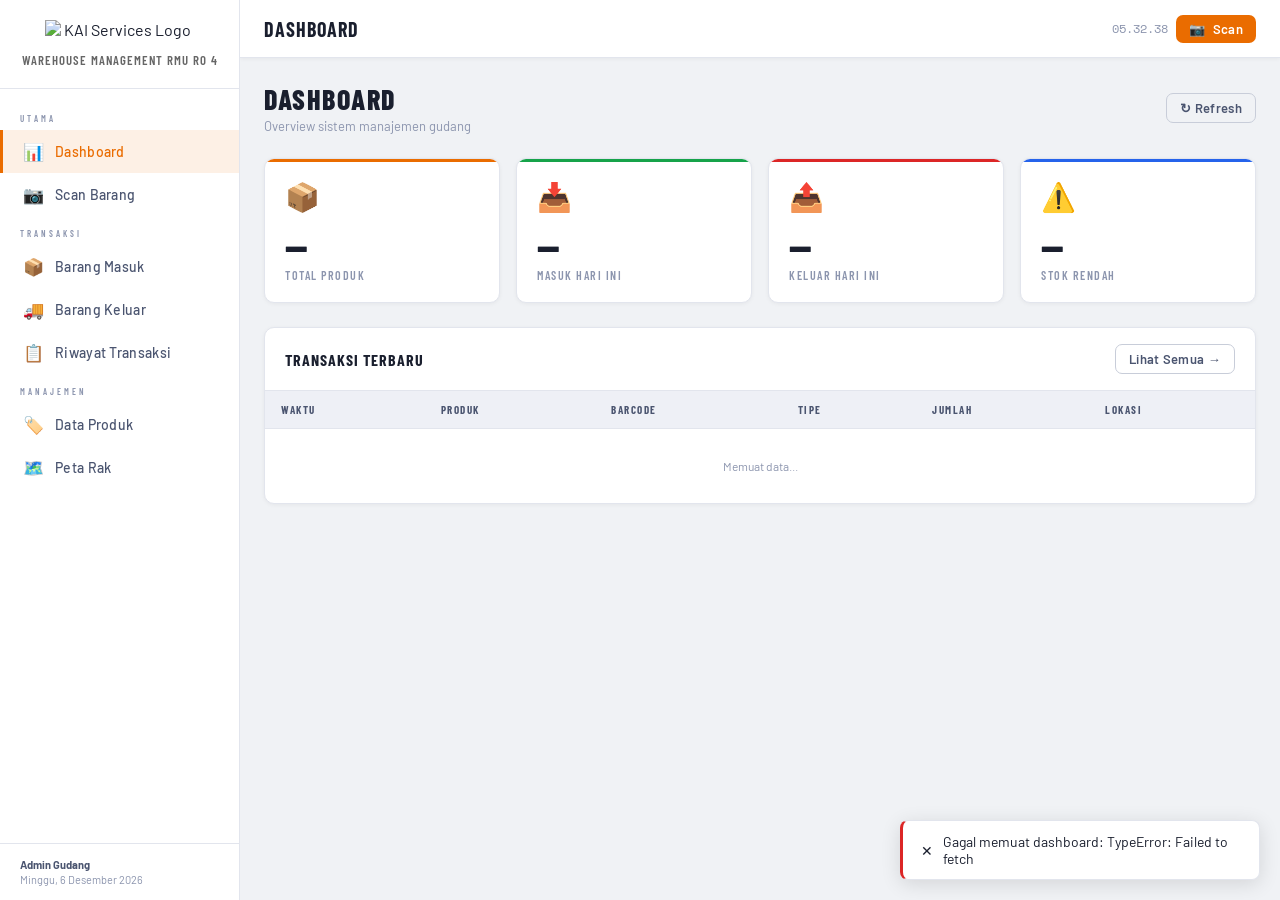
==== index.html @ 2525e965 "update" ====
<!DOCTYPE html>
<html lang="id">
  <head>
    <meta charset="UTF-8" />
    <meta name="viewport" content="width=device-width, initial-scale=1.0" />
    <title>WMS RMU RO4 — Sistem Manajemen Gudang</title>
    <link rel="preconnect" href="https://fonts.googleapis.com" />
    <link
      href="https://fonts.googleapis.com/css2?family=Space+Mono:wght@400;700&family=Barlow+Condensed:wght@300;400;600;700;800&family=Barlow:wght@300;400;500;600&display=swap"
      rel="stylesheet"
    />

    <script
      src="https://unpkg.com/html5-qrcode"
      type="text/javascript"
    ></script>

    <link rel="stylesheet" href="css/styles.css" />
  </head>
  <body>
    <div class="app-wrapper">
      <div
        class="sidebar-overlay"
        id="sidebarOverlay"
        onclick="closeSidebar()"
      ></div>

      <aside class="sidebar" id="sidebar">
        <!-- <div class="sidebar-logo">
      <div class="logo-mark">⬡ WMS RMU RO 4</div>
      <div class="logo-sub">Warehouse Management</div>
    </div> -->

        <div class="sidebar-logo">
          <div class="logo-wrapper">
            <img
              src="https://upload.wikimedia.org/wikipedia/commons/thumb/4/45/Logo_KAI_Services.svg/250px-Logo_KAI_Services.svg.png"
              alt="KAI Services Logo"
              class="main-logo"
            />
          </div>
          <div class="logo-sub">Warehouse Management RMU RO 4</div>
        </div>
        <nav class="sidebar-nav">
          <div class="nav-section-label">Utama</div>
          <div class="nav-item active" onclick="showPage('dashboard', this)">
            <span class="nav-icon">📊</span> Dashboard
          </div>
          <div class="nav-item" onclick="showPage('scan', this)">
            <span class="nav-icon">📷</span> Scan Barang
          </div>

          <div class="nav-section-label">Transaksi</div>
          <div class="nav-item" onclick="showPage('masuk', this)">
            <span class="nav-icon">📦</span> Barang Masuk
          </div>
          <div class="nav-item" onclick="showPage('keluar', this)">
            <span class="nav-icon">🚚</span> Barang Keluar
          </div>
          <div class="nav-item" onclick="showPage('riwayat', this)">
            <span class="nav-icon">📋</span> Riwayat Transaksi
          </div>

          <div class="nav-section-label">Manajemen</div>
          <div class="nav-item" onclick="showPage('produk', this)">
            <span class="nav-icon">🏷️</span> Data Produk
          </div>
          <div class="nav-item" onclick="showPage('lokasi', this)">
            <span class="nav-icon">🗺️</span> Peta Rak
          </div>
        </nav>
        <div class="sidebar-footer">
          <strong id="currentUserName">Admin Gudang</strong>
          <span id="currentDate">—</span>
        </div>
      </aside>

      <div class="main-area">
        <header class="topbar">
          <button class="menu-toggle" onclick="toggleSidebar()">☰</button>
          <div class="topbar-title" id="topbarTitle">DASHBOARD</div>
          <div class="topbar-actions">
            <div class="topbar-time" id="topbarTime">00:00:00</div>
            <button
              class="btn btn-primary btn-sm"
              onclick="showPage('scan', null)"
            >
              <span>📷</span> Scan
            </button>
          </div>
        </header>

        <main class="content-area" id="contentArea">
          <div data-include="pages/dashboard.html"></div>
          <div data-include="pages/scan.html"></div>
          <div data-include="pages/masuk.html"></div>
          <div data-include="pages/keluar.html"></div>
          <div data-include="pages/riwayat.html"></div>
          <div data-include="pages/produk.html"></div>
          <div data-include="pages/lokasi.html"></div>
        </main>
      </div>
    </div>

    <div data-include="pages/modals.html"></div>

    <script src="js/app.js"></script>

    <script>
      // =============================================
      // INCLUDE SYSTEM
      // Memuat file HTML parsial dan menyuntikkannya ke DOM,
      // lalu memanggil initApp() setelah semua selesai dimuat.
      // =============================================
      async function processIncludes() {
        const elements = [...document.querySelectorAll("[data-include]")];
        await Promise.all(
          elements.map(async (el) => {
            const file = el.getAttribute("data-include");
            try {
              // [PERBAIKAN] Tambahkan '?v=' + getTime() agar browser selalu mengambil file HTML TERBARU (Anti-Cache)
              const res = await fetch(file + "?v=" + new Date().getTime());
              const html = await res.text();
              const temp = document.createElement("template");
              temp.innerHTML = html;
              el.replaceWith(temp.content);
            } catch (e) {
              console.error("Gagal memuat include:", file, e);
            }
          })
        );
      }

      document.addEventListener("DOMContentLoaded", async function () {
        await processIncludes();
        initApp();
      });
    </script>
  </body>
</html>
---- css/styles.css ----
/* ==================== RESET & BASE ==================== */
*,
*::before,
*::after {
  box-sizing: border-box;
  margin: 0;
  padding: 0;
}

:root {
  --bg: #f0f2f5;
  --bg2: #ffffff;
  --bg3: #f5f6fa;
  --surface: #ffffff;
  --surface2: #f0f2f5;
  --border: #e2e5ed;
  --border2: #c8cdd9;
  --accent: #ea6c00;
  --accent2: #f97316;
  --accent-dim: rgba(234, 108, 0, 0.1);
  --green: #16a34a;
  --green-dim: rgba(22, 163, 74, 0.1);
  --red: #dc2626;
  --red-dim: rgba(220, 38, 38, 0.1);
  --blue: #2563eb;
  --blue-dim: rgba(37, 99, 235, 0.1);
  --yellow: #ca8a04;
  --yellow-dim: rgba(202, 138, 4, 0.1);
  --text: #1a1f2e;
  --text2: #4b5570;
  --text3: #8c95ae;
  --radius: 10px;
  --shadow: 0 2px 16px rgba(0, 0, 0, 0.08);
  --font-display: "Barlow Condensed", sans-serif;
  --font-body: "Barlow", sans-serif;
  --font-mono: "Space Mono", monospace;
  --sidebar-w: 240px;
}

html,
body {
  height: 100%;
  font-family: var(--font-body);
  background: var(--bg);
  color: var(--text);
  overflow-x: hidden;
}

/* ==================== LAYOUT ==================== */
.app-wrapper {
  display: flex;
  height: 100vh;
  overflow: hidden;
}

/* ==================== SIDEBAR ==================== */
.sidebar {
  width: var(--sidebar-w);
  background: var(--bg2);
  border-right: 1px solid var(--border);
  display: flex;
  flex-direction: column;
  transition: transform 0.3s ease;
  z-index: 100;
  flex-shrink: 0;
}

.sidebar-logo {
  padding: 20px 20px 16px;
  border-bottom: 1px solid var(--border);
}
.logo-mark {
  font-family: var(--font-display);
  font-size: 22px;
  font-weight: 800;
  letter-spacing: 2px;
  color: var(--accent);
  line-height: 1;
}
.logo-sub {
  font-size: 10px;
  color: var(--text3);
  letter-spacing: 3px;
  text-transform: uppercase;
  margin-top: 3px;
  font-family: var(--font-display);
  font-weight: 600;
}

.sidebar-nav {
  flex: 1;
  padding: 12px 0;
  overflow-y: auto;
}

.nav-section-label {
  font-size: 9px;
  letter-spacing: 3px;
  text-transform: uppercase;
  color: var(--text3);
  padding: 12px 20px 6px;
  font-family: var(--font-display);
  font-weight: 600;
}

.nav-item {
  display: flex;
  align-items: center;
  gap: 12px;
  padding: 11px 20px;
  cursor: pointer;
  transition: all 0.15s;
  border-left: 3px solid transparent;
  color: var(--text2);
  font-size: 14px;
  font-weight: 500;
  letter-spacing: 0.3px;
}
.nav-item:hover {
  background: var(--bg3);
  color: var(--text);
}
.nav-item.active {
  background: var(--accent-dim);
  border-left-color: var(--accent);
  color: var(--accent);
}
.nav-item .nav-icon {
  font-size: 17px;
  width: 20px;
  text-align: center;
  flex-shrink: 0;
}

.sidebar-footer {
  padding: 14px 20px;
  border-top: 1px solid var(--border);
  font-size: 11px;
  color: var(--text3);
}
.sidebar-footer strong {
  color: var(--text2);
  display: block;
  margin-bottom: 2px;
}

/* ==================== MAIN CONTENT ==================== */
.main-area {
  flex: 1;
  display: flex;
  flex-direction: column;
  overflow: hidden;
  min-width: 0;
}

.topbar {
  background: #ffffff;
  border-bottom: 1px solid var(--border);
  padding: 0 24px;
  height: 58px;
  display: flex;
  align-items: center;
  gap: 16px;
  flex-shrink: 0;
  box-shadow: 0 1px 4px rgba(0, 0, 0, 0.05);
}

.menu-toggle {
  display: none;
  background: none;
  border: none;
  color: var(--text2);
  font-size: 22px;
  cursor: pointer;
  padding: 4px;
}

.topbar-title {
  font-family: var(--font-display);
  font-size: 20px;
  font-weight: 700;
  letter-spacing: 1px;
  flex: 1;
}

.topbar-actions {
  display: flex;
  gap: 8px;
  align-items: center;
}
.topbar-time {
  font-family: var(--font-mono);
  font-size: 12px;
  color: var(--text3);
}

.content-area {
  flex: 1;
  overflow-y: auto;
  padding: 24px;
}

/* ==================== PAGES ==================== */
.page {
  display: none;
}
.page.active {
  display: block;
}

/* ==================== STATS CARDS ==================== */
.stats-grid {
  display: grid;
  grid-template-columns: repeat(auto-fit, minmax(200px, 1fr));
  gap: 16px;
  margin-bottom: 24px;
}

.stat-card {
  background: var(--surface);
  border: 1px solid var(--border);
  border-radius: var(--radius);
  padding: 20px;
  position: relative;
  overflow: hidden;
  transition: all 0.2s;
  box-shadow: 0 1px 4px rgba(0, 0, 0, 0.05);
}
.stat-card::before {
  content: "";
  position: absolute;
  top: 0;
  left: 0;
  right: 0;
  height: 3px;
}
.stat-card.orange::before {
  background: var(--accent);
}
.stat-card.green::before {
  background: var(--green);
}
.stat-card.red::before {
  background: var(--red);
}
.stat-card.blue::before {
  background: var(--blue);
}
.stat-card:hover {
  border-color: var(--border2);
  box-shadow: 0 4px 16px rgba(0, 0, 0, 0.08);
  transform: translateY(-1px);
}

.stat-icon {
  font-size: 28px;
  margin-bottom: 12px;
  display: block;
}
.stat-value {
  font-family: var(--font-display);
  font-size: 38px;
  font-weight: 800;
  line-height: 1;
  margin-bottom: 4px;
}
.stat-label {
  font-size: 12px;
  color: var(--text3);
  text-transform: uppercase;
  letter-spacing: 1.5px;
  font-family: var(--font-display);
  font-weight: 600;
}

/* ==================== CARDS & PANELS ==================== */
.card {
  background: var(--surface);
  border: 1px solid var(--border);
  border-radius: var(--radius);
  overflow: hidden;
  box-shadow: 0 1px 4px rgba(0, 0, 0, 0.05);
}

.card-header {
  padding: 16px 20px;
  border-bottom: 1px solid var(--border);
  display: flex;
  align-items: center;
  justify-content: space-between;
  gap: 12px;
}
.card-title {
  font-family: var(--font-display);
  font-size: 16px;
  font-weight: 700;
  letter-spacing: 1px;
  text-transform: uppercase;
}
.card-body {
  padding: 20px;
}

/* ==================== BUTTONS ==================== */
.btn {
  display: inline-flex;
  align-items: center;
  gap: 7px;
  padding: 9px 18px;
  border-radius: 7px;
  border: none;
  cursor: pointer;
  font-family: var(--font-body);
  font-size: 14px;
  font-weight: 600;
  transition: all 0.15s;
  white-space: nowrap;
  letter-spacing: 0.3px;
}
.btn-primary {
  background: var(--accent);
  color: #fff;
}
.btn-primary:hover {
  background: var(--accent2);
  transform: translateY(-1px);
}
.btn-success {
  background: var(--green);
  color: #fff;
}
.btn-success:hover {
  background: #16a34a;
  transform: translateY(-1px);
}
.btn-danger {
  background: var(--red);
  color: #fff;
}
.btn-danger:hover {
  background: #dc2626;
  transform: translateY(-1px);
}
.btn-outline {
  background: transparent;
  border: 1px solid var(--border2);
  color: var(--text2);
}
.btn-outline:hover {
  border-color: var(--accent);
  color: var(--accent);
}
.btn-sm {
  padding: 6px 13px;
  font-size: 13px;
}
.btn-icon {
  padding: 8px;
  min-width: 36px;
  justify-content: center;
}
.btn:disabled {
  opacity: 0.4;
  cursor: not-allowed;
  transform: none !important;
}

/* ==================== FORMS ==================== */
.form-group {
  margin-bottom: 16px;
}
.form-label {
  display: block;
  font-size: 12px;
  font-weight: 600;
  color: var(--text2);
  margin-bottom: 7px;
  text-transform: uppercase;
  letter-spacing: 1px;
}
.form-control {
  width: 100%;
  background: #ffffff;
  border: 1px solid var(--border);
  border-radius: 7px;
  color: var(--text);
  padding: 10px 14px;
  font-size: 14px;
  font-family: var(--font-body);
  transition: border-color 0.15s, box-shadow 0.15s;
  outline: none;
}
.form-control:focus {
  border-color: var(--accent);
  background: #fff;
  box-shadow: 0 0 0 3px rgba(234, 108, 0, 0.1);
}
.form-control::placeholder {
  color: var(--text3);
}
select.form-control {
  appearance: none;
  cursor: pointer;
}
textarea.form-control {
  resize: vertical;
  min-height: 80px;
}

.form-row {
  display: grid;
  grid-template-columns: repeat(auto-fit, minmax(150px, 1fr));
  gap: 16px;
}

.input-with-btn {
  display: flex;
  gap: 8px;
}
.input-with-btn .form-control {
  flex: 1;
}

/* ==================== TABLE ==================== */
.table-wrap {
  overflow-x: auto;
}
table {
  width: 100%;
  border-collapse: collapse;
  font-size: 14px;
}
thead th {
  background: #eef0f6;
  padding: 12px 16px;
  text-align: left;
  font-family: var(--font-display);
  font-size: 11px;
  letter-spacing: 1.5px;
  text-transform: uppercase;
  color: var(--text2);
  border-bottom: 1px solid var(--border);
  white-space: nowrap;
  font-weight: 700;
}
tbody tr {
  border-bottom: 1px solid var(--border);
  transition: background 0.1s;
}
tbody tr:hover {
  background: var(--bg3);
}
tbody tr:last-child {
  border-bottom: none;
}
td {
  padding: 12px 16px;
  vertical-align: middle;
}

.td-actions {
  display: flex;
  gap: 6px;
}
td .barcode-cell {
  font-family: var(--font-mono);
  font-size: 12px;
  color: var(--text2);
}

/* ==================== BADGES ==================== */
.badge {
  display: inline-flex;
  align-items: center;
  padding: 3px 10px;
  border-radius: 20px;
  font-size: 11px;
  font-weight: 700;
  letter-spacing: 0.5px;
  text-transform: uppercase;
}
.badge-green {
  background: var(--green-dim);
  color: var(--green);
}
.badge-red {
  background: var(--red-dim);
  color: var(--red);
}
.badge-orange {
  background: var(--accent-dim);
  color: var(--accent);
}
.badge-blue {
  background: var(--blue-dim);
  color: var(--blue);
}
.badge-yellow {
  background: var(--yellow-dim);
  color: var(--yellow);
}

/* ==================== SCAN PAGE ==================== */
.scan-layout {
  display: grid;
  grid-template-columns: 1fr 1fr;
  gap: 20px;
}

.scanner-box {
  background: #f5f6fa;
  border: 2px dashed var(--border2);
  border-radius: var(--radius);
  position: relative;
  overflow: hidden;
  min-height: 320px;
  display: flex;
  flex-direction: column;
  align-items: center;
  justify-content: center;
}
.scanner-box.active {
  border-color: var(--accent);
  border-style: solid;
}

#scanner-viewport {
  width: 100%;
  position: relative;
  overflow: hidden;
}
#scanner-viewport video {
  width: 100%;
  display: block;
}
#scanner-viewport canvas.drawingBuffer {
  position: absolute;
  top: 0;
  left: 0;
  width: 100%;
  height: 100%;
}

.scanner-overlay {
  position: absolute;
  top: 50%;
  left: 50%;
  transform: translate(-50%, -50%);
  width: 200px;
  height: 100px;
  border: 2px solid var(--accent);
  border-radius: 4px;
  pointer-events: none;
}
.scanner-overlay::before,
.scanner-overlay::after {
  content: "";
  position: absolute;
  background: var(--accent);
}
.scanner-overlay::before {
  left: -2px;
  right: -2px;
  top: 50%;
  height: 1px;
  opacity: 0.5;
}

.scan-idle {
  text-align: center;
  color: var(--text3);
  padding: 20px;
}
.scan-idle .scan-idle-icon {
  font-size: 64px;
  margin-bottom: 12px;
  display: block;
  opacity: 0.4;
}
.scan-idle p {
  font-size: 14px;
}

.result-panel {
  position: relative;
}
.result-empty {
  text-align: center;
  padding: 40px 20px;
  color: var(--text3);
}
.result-empty span {
  font-size: 48px;
  display: block;
  margin-bottom: 12px;
  opacity: 0.3;
}

.result-found {
  display: none;
}
.result-found.show {
  display: block;
}

.result-header {
  display: flex;
  align-items: flex-start;
  justify-content: space-between;
  margin-bottom: 16px;
  gap: 12px;
}
.result-name {
  font-family: var(--font-display);
  font-size: 22px;
  font-weight: 700;
  letter-spacing: 0.5px;
  line-height: 1.2;
}
.result-barcode {
  font-family: var(--font-mono);
  font-size: 12px;
  color: var(--text3);
  margin-top: 3px;
}

.result-meta {
  display: grid;
  grid-template-columns: 1fr 1fr;
  gap: 10px;
  margin-bottom: 16px;
}
.meta-item {
  background: #f5f6fa;
  border: 1px solid var(--border);
  border-radius: 7px;
  padding: 10px 14px;
}
.meta-item .meta-label {
  font-size: 10px;
  text-transform: uppercase;
  letter-spacing: 1.5px;
  color: var(--text3);
  font-weight: 700;
  margin-bottom: 3px;
}
.meta-item .meta-value {
  font-size: 16px;
  font-weight: 700;
  font-family: var(--font-display);
}

.result-location {
  background: var(--accent-dim);
  border: 1px solid rgba(249, 115, 22, 0.3);
  border-radius: 7px;
  padding: 12px 16px;
  margin-bottom: 16px;
  display: flex;
  align-items: center;
  gap: 12px;
}
.location-icon {
  font-size: 24px;
}
.location-text .loc-label {
  font-size: 11px;
  color: var(--text3);
  margin-bottom: 2px;
}
.location-text .loc-value {
  font-weight: 700;
  color: var(--accent);
  font-family: var(--font-display);
  font-size: 16px;
}

.action-buttons {
  display: flex;
  gap: 10px;
  flex-wrap: wrap;
}

/* ==================== RAK VISUALIZER ==================== */
.rak-grid {
  display: grid;
  grid-template-columns: repeat(4, 1fr);
  gap: 12px;
  margin-top: 16px;
}

.rak-card {
  background: #ffffff;
  border: 1px solid var(--border);
  border-radius: var(--radius);
  overflow: hidden;
  transition: border-color 0.2s;
  box-shadow: 0 1px 4px rgba(0, 0, 0, 0.05);
}
.rak-card:hover {
  border-color: var(--accent);
  box-shadow: 0 2px 10px rgba(234, 108, 0, 0.12);
}

.rak-header {
  background: #eef0f6;
  padding: 8px 12px;
  font-family: var(--font-display);
  font-size: 14px;
  font-weight: 700;
  letter-spacing: 1px;
  display: flex;
  justify-content: space-between;
  align-items: center;
}

.lantai-group {
  border-top: 1px solid var(--border);
}
.lantai-label {
  padding: 4px 12px;
  font-size: 10px;
  text-transform: uppercase;
  letter-spacing: 1.5px;
  color: var(--text3);
  background: #f7f8fc;
  font-family: var(--font-display);
  font-weight: 700;
}

.baris-row {
  display: grid;
  grid-template-columns: repeat(4, 1fr);
  gap: 2px;
  padding: 4px 8px 6px;
}

.baris-slot {
  aspect-ratio: 1;
  border-radius: 4px;
  display: flex;
  align-items: center;
  justify-content: center;
  font-size: 9px;
  font-weight: 700;
  cursor: pointer;
  transition: all 0.15s;
  background: #ffffff;
  border: 1px solid var(--border);
  position: relative;
}
.baris-slot.occupied {
  background: var(--accent-dim);
  border-color: rgba(234, 108, 0, 0.35);
  color: var(--accent);
}
.baris-slot.empty {
  color: var(--text3);
}
.baris-slot:hover {
  border-color: var(--accent);
  transform: scale(1.05);
}

/* ==================== MODAL ==================== */
.modal-backdrop {
  display: none;
  position: fixed;
  inset: 0;
  background: rgba(26, 31, 46, 0.45);
  z-index: 1000;
  backdrop-filter: blur(4px);
  align-items: center;
  justify-content: center;
  padding: 16px;
}
.modal-backdrop.show {
  display: flex;
}

.modal {
  background: var(--surface);
  border: 1px solid var(--border2);
  border-radius: 12px;
  width: 100%;
  max-width: 560px;
  max-height: 90vh;
  overflow-y: auto;
  box-shadow: var(--shadow);
}

.modal-header {
  padding: 20px 24px 16px;
  border-bottom: 1px solid var(--border);
  display: flex;
  align-items: center;
  justify-content: space-between;
}
.modal-title {
  font-family: var(--font-display);
  font-size: 18px;
  font-weight: 700;
  letter-spacing: 1px;
  text-transform: uppercase;
}
.modal-close {
  background: none;
  border: none;
  color: var(--text3);
  font-size: 22px;
  cursor: pointer;
  padding: 4px;
  line-height: 1;
  transition: color 0.15s;
}
.modal-close:hover {
  color: var(--text);
}
.modal-body {
  padding: 20px 24px;
}
.modal-footer {
  padding: 16px 24px;
  border-top: 1px solid var(--border);
  display: flex;
  gap: 10px;
  justify-content: flex-end;
}

/* ==================== TOAST ==================== */
.toast-container {
  position: fixed;
  bottom: 20px;
  right: 20px;
  z-index: 9999;
  display: flex;
  flex-direction: column;
  gap: 8px;
}

.toast {
  background: #ffffff;
  border: 1px solid var(--border);
  border-radius: 8px;
  padding: 12px 18px;
  font-size: 14px;
  min-width: 260px;
  max-width: 360px;
  display: flex;
  align-items: center;
  gap: 10px;
  box-shadow: 0 4px 20px rgba(0, 0, 0, 0.12);
  animation: slideIn 0.3s ease;
}
.toast.success {
  border-left: 3px solid var(--green);
}
.toast.error {
  border-left: 3px solid var(--red);
}
.toast.info {
  border-left: 3px solid var(--blue);
}
@keyframes slideIn {
  from {
    transform: translateX(100%);
    opacity: 0;
  }
  to {
    transform: translateX(0);
    opacity: 1;
  }
}

/* ==================== LOADING ==================== */
.loading-overlay {
  display: none;
  position: fixed;
  inset: 0;
  background: rgba(240, 242, 245, 0.85);
  z-index: 9998;
  align-items: center;
  justify-content: center;
  backdrop-filter: blur(2px);
}
.loading-overlay.show {
  display: flex;
}
.spinner {
  width: 40px;
  height: 40px;
  border: 3px solid var(--border);
  border-top-color: var(--accent);
  border-radius: 50%;
  animation: spin 0.7s linear infinite;
}
@keyframes spin {
  to {
    transform: rotate(360deg);
  }
}

/* ==================== SEARCH ==================== */
.search-bar {
  display: flex;
  gap: 8px;
  margin-bottom: 16px;
}
.search-bar .form-control {
  max-width: 300px;
}

/* ==================== EMPTY STATE ==================== */
.empty-state {
  text-align: center;
  padding: 60px 20px;
  color: var(--text3);
}
.empty-state .empty-icon {
  font-size: 56px;
  margin-bottom: 12px;
  opacity: 0.3;
}
.empty-state p {
  font-size: 14px;
  margin-bottom: 16px;
}

/* ==================== TRANSAKSI TIPE ==================== */
.tipe-tabs {
  display: flex;
  gap: 8px;
  margin-bottom: 20px;
}
.tipe-tab {
  flex: 1;
  padding: 14px;
  border-radius: 10px;
  border: 2px solid var(--border);
  background: transparent;
  color: var(--text2);
  cursor: pointer;
  font-family: var(--font-display);
  font-size: 16px;
  font-weight: 700;
  letter-spacing: 1px;
  text-align: center;
  transition: all 0.15s;
}
.tipe-tab.masuk.active {
  border-color: var(--green);
  background: var(--green-dim);
  color: var(--green);
}
.tipe-tab.keluar.active {
  border-color: var(--red);
  background: var(--red-dim);
  color: var(--red);
}
.tipe-tab:not(.active):hover {
  border-color: var(--border2);
  color: var(--text);
}

/* ==================== BEEP INDICATOR ==================== */
.scan-indicator {
  position: absolute;
  top: 10px;
  left: 50%;
  transform: translateX(-50%);
  background: var(--green);
  color: white;
  padding: 5px 16px;
  border-radius: 20px;
  font-size: 12px;
  font-weight: 700;
  opacity: 0;
  transition: opacity 0.3s;
  font-family: var(--font-display);
  letter-spacing: 1px;
  white-space: nowrap;
}
.scan-indicator.show {
  opacity: 1;
}

/* ==================== PAGE HEADERS ==================== */
.page-header {
  display: flex;
  align-items: center;
  justify-content: space-between;
  margin-bottom: 24px;
  gap: 16px;
  flex-wrap: wrap;
}
.page-heading {
  font-family: var(--font-display);
  font-size: 28px;
  font-weight: 800;
  letter-spacing: 1.5px;
  text-transform: uppercase;
}
.page-subheading {
  font-size: 13px;
  color: var(--text3);
  margin-top: 2px;
}

/* ==================== STOK WARNING ==================== */
.stok-warning {
  color: var(--red);
  font-weight: 700;
}
.stok-ok {
  color: var(--green);
}
.stok-low {
  color: var(--yellow);
}

/* ==================== RESPONSIVE ==================== */
@media (max-width: 900px) {
  .sidebar {
    position: fixed;
    left: 0;
    top: 0;
    bottom: 0;
    transform: translateX(-100%);
  }
  .sidebar.open {
    transform: translateX(0);
    box-shadow: 4px 0 24px rgba(0, 0, 0, 0.15);
  }
  .menu-toggle {
    display: block;
  }
  .scan-layout {
    grid-template-columns: 1fr;
  }
  .rak-grid {
    grid-template-columns: repeat(2, 1fr);
  }
  .stats-grid {
    grid-template-columns: repeat(2, 1fr);
  }
  .sidebar-overlay {
    display: none;
    position: fixed;
    inset: 0;
    background: rgba(0, 0, 0, 0.5);
    z-index: 99;
  }
  .sidebar-overlay.show {
    display: block;
  }
}

@media (max-width: 560px) {
  .content-area {
    padding: 16px;
  }
  .stats-grid {
    grid-template-columns: 1fr 1fr;
  }
  .rak-grid {
    grid-template-columns: 1fr 1fr;
  }
  .form-row {
    grid-template-columns: 1fr;
  }
  .topbar {
    padding: 0 16px;
  }
}

/* ==================== MISC ==================== */
.divider {
  border: none;
  border-top: 1px solid var(--border);
  margin: 16px 0;
}
.text-muted {
  color: var(--text3);
  font-size: 12px;
}
.fw-bold {
  font-weight: 700;
}
.d-flex {
  display: flex;
}
.gap-2 {
  gap: 8px;
}
.mt-2 {
  margin-top: 8px;
}
.mb-0 {
  margin-bottom: 0;
}

/* Manual barcode input highlight */
.manual-scan-highlight {
  border-color: var(--accent) !important;
  box-shadow: 0 0 0 3px rgba(249, 115, 22, 0.2);
}

/* Pagination */
.pagination {
  display: flex;
  gap: 6px;
  justify-content: center;
  margin-top: 16px;
}
.page-btn {
  width: 34px;
  height: 34px;
  border-radius: 7px;
  border: 1px solid var(--border);
  background: var(--bg3);
  color: var(--text2);
  cursor: pointer;
  font-size: 13px;
  display: flex;
  align-items: center;
  justify-content: center;
  transition: all 0.15s;
}
.page-btn.active {
  background: var(--accent);
  border-color: var(--accent);
  color: white;
}
.page-btn:hover:not(.active) {
  border-color: var(--accent);
  color: var(--accent);
}

.rak-selector {
  display: grid;
  grid-template-columns: repeat(3, 1fr);
  gap: 10px;
}
.rak-selector select {
  appearance: none;
}

/* Stok badge */
.stok-badge {
  font-family: var(--font-mono);
  font-size: 13px;
  font-weight: 700;
}

.table-search {
  max-width: 280px;
}

.sidebar-logo {
  padding: 20px;
  text-align: center;
  display: flex;
  flex-direction: column;
  align-items: center;
}

.logo-wrapper {
  margin-bottom: 10px;
  width: 100%;
}

.main-logo {
  max-width: 150px; /* Atur lebar maksimal logo sesuai keinginan */
  height: auto; /* Menjaga rasio foto agar tidak gepeng */
  display: block;
  margin: 0 auto;
}

.logo-sub {
  font-size: 0.8rem;
  color: #666; /* Warna abu-abu halus untuk sub-teks */
  letter-spacing: 1px;
  text-transform: uppercase;
  font-weight: 600;
}
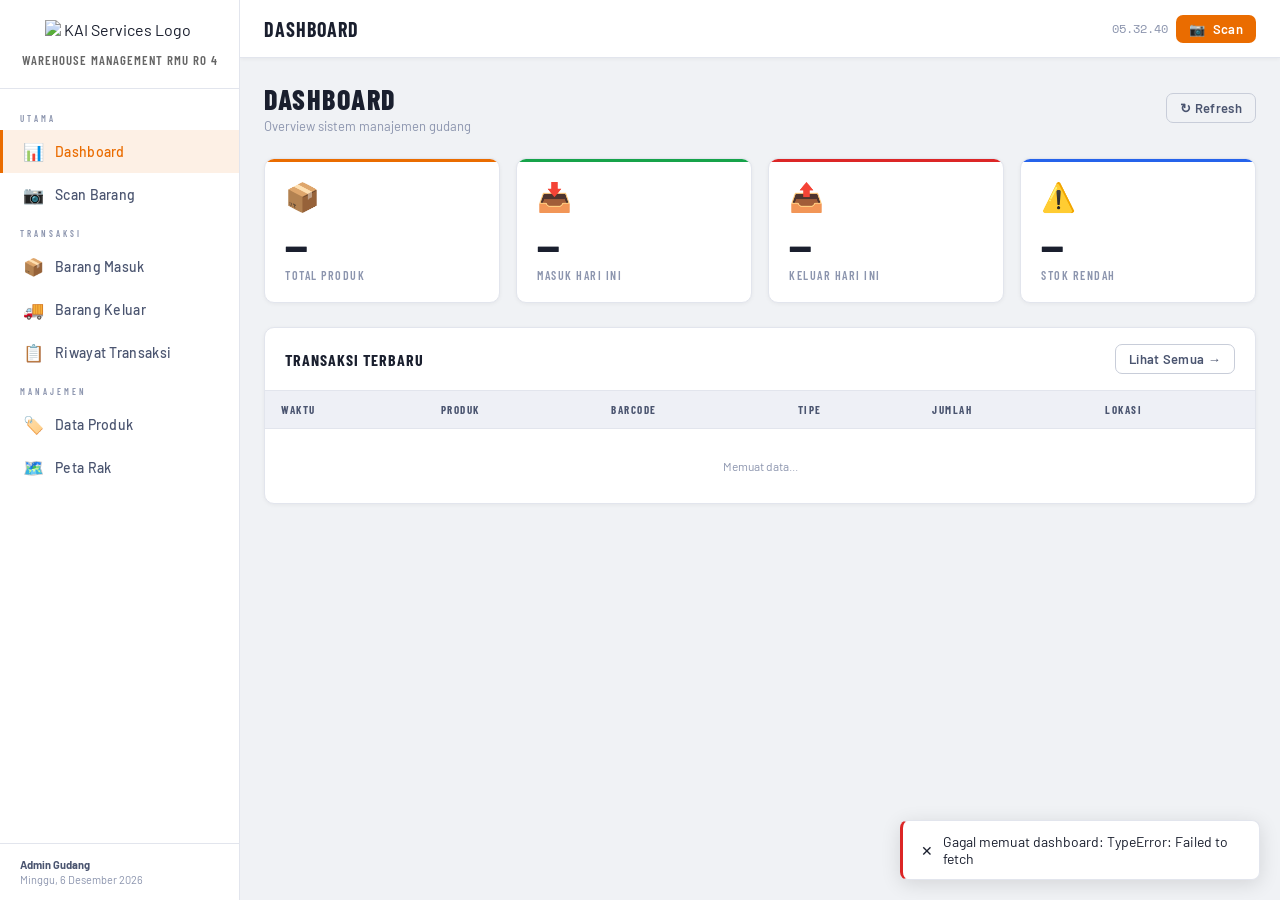
==== commit 1af12554: "update button scan" ====
--- a/index.html
+++ b/index.html
@@ -16,6 +16,51 @@
     ></script>
 
     <link rel="stylesheet" href="css/styles.css" />
+
+    <style>
+      /* Tombol Scan Melayang (Sembunyi di Laptop/PC) */
+      .mobile-fab-container {
+        display: none;
+        position: fixed;
+        bottom: 24px;
+        left: 50%;
+        transform: translateX(-50%);
+        z-index: 990; /* Selalu di atas tapi di bawah modal/loading */
+      }
+
+      .mobile-fab {
+        display: flex;
+        align-items: center;
+        gap: 10px;
+        padding: 14px 28px;
+        border-radius: 50px;
+        box-shadow: 0 8px 24px rgba(234, 108, 0, 0.4); /* Bayangan oranye */
+        font-family: var(--font-display);
+        font-weight: 800;
+        font-size: 15px;
+        letter-spacing: 1px;
+        background: var(--accent); /* Warna utama */
+        color: #fff;
+        border: none;
+        cursor: pointer;
+        transition: transform 0.2s;
+      }
+
+      .mobile-fab:active {
+        transform: translateX(-50%) scale(0.95);
+      }
+
+      /* Hanya muncul di layar HP (lebar maksimal 768px) */
+      @media (max-width: 768px) {
+        .mobile-fab-container {
+          display: flex;
+        }
+        /* Beri ruang ekstra di bawah konten agar tidak tertutup tombol */
+        .content-area {
+          padding-bottom: 90px !important;
+        }
+      }
+    </style>
   </head>
   <body>
     <div class="app-wrapper">
@@ -136,5 +181,12 @@
         initApp();
       });
     </script>
+
+    <div class="mobile-fab-container">
+      <button class="mobile-fab" onclick="showPage('scan', null)">
+        <span style="font-size: 22px">📷</span>
+        <span>SCAN BARANG</span>
+      </button>
+    </div>
   </body>
 </html>
--- a/css/styles.css
+++ b/css/styles.css
@@ -37,6 +37,8 @@
   --sidebar-w: 240px;
 }
 
+
+
 html,
 body {
   height: 100%;
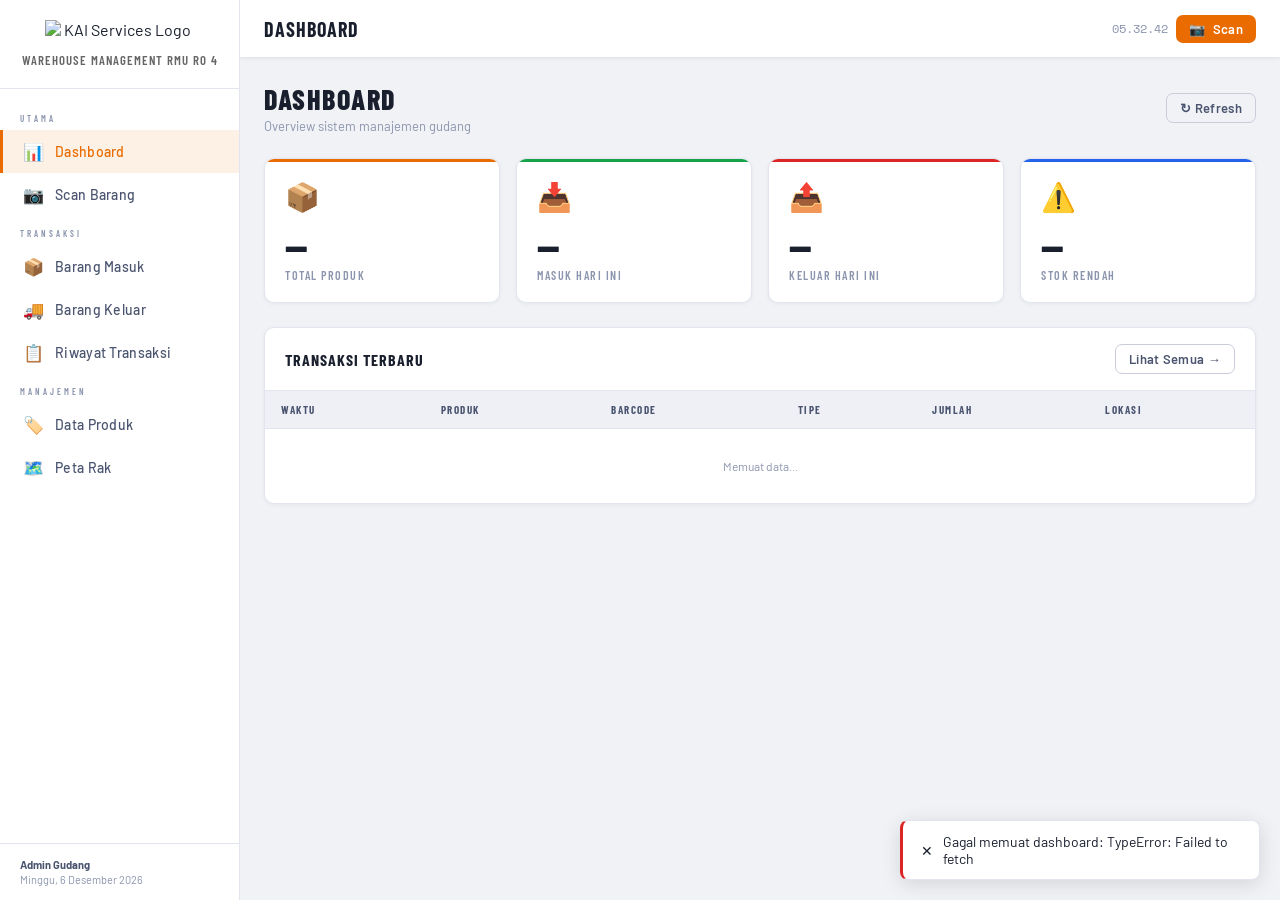
==== commit 4cd25c26: "update button scan" ====
--- a/index.html
+++ b/index.html
@@ -183,9 +183,9 @@
     </script>
 
     <div class="mobile-fab-container">
-      <button class="mobile-fab" onclick="showPage('scan', null)">
+      <button class="mobile-fab" onclick="scanInfoProduk()">
         <span style="font-size: 22px">📷</span>
-        <span>SCAN BARANG</span>
+        <span>QUICK SCAN</span>
       </button>
     </div>
   </body>
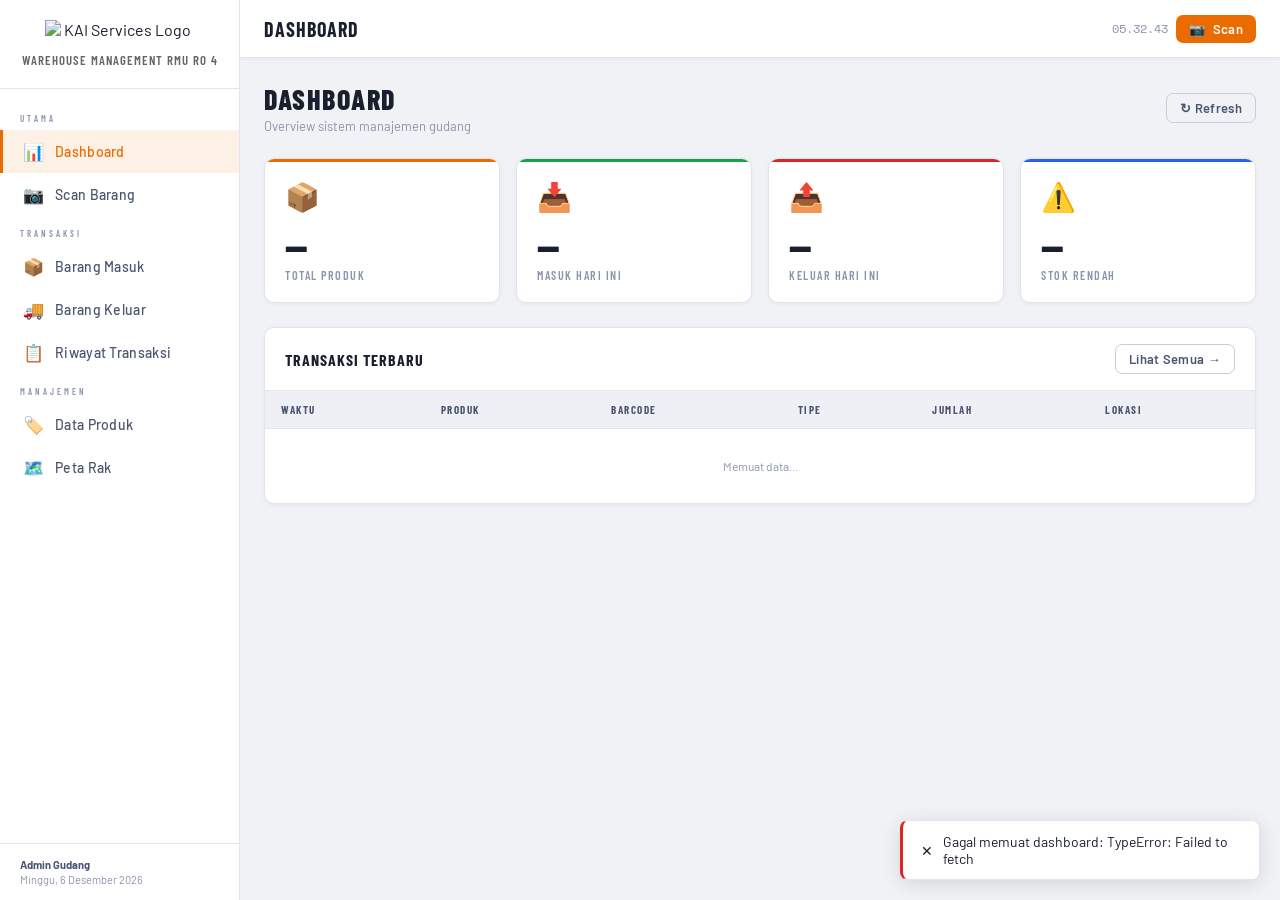
==== commit 0976534d: "update button scan" ====
--- a/index.html
+++ b/index.html
@@ -183,7 +183,7 @@
     </script>
 
     <div class="mobile-fab-container">
-      <button class="mobile-fab" onclick="scanInfoProduk()">
+      <button class="mobile-fab" onclick="quickScanGlobal()">
         <span style="font-size: 22px">📷</span>
         <span>QUICK SCAN</span>
       </button>
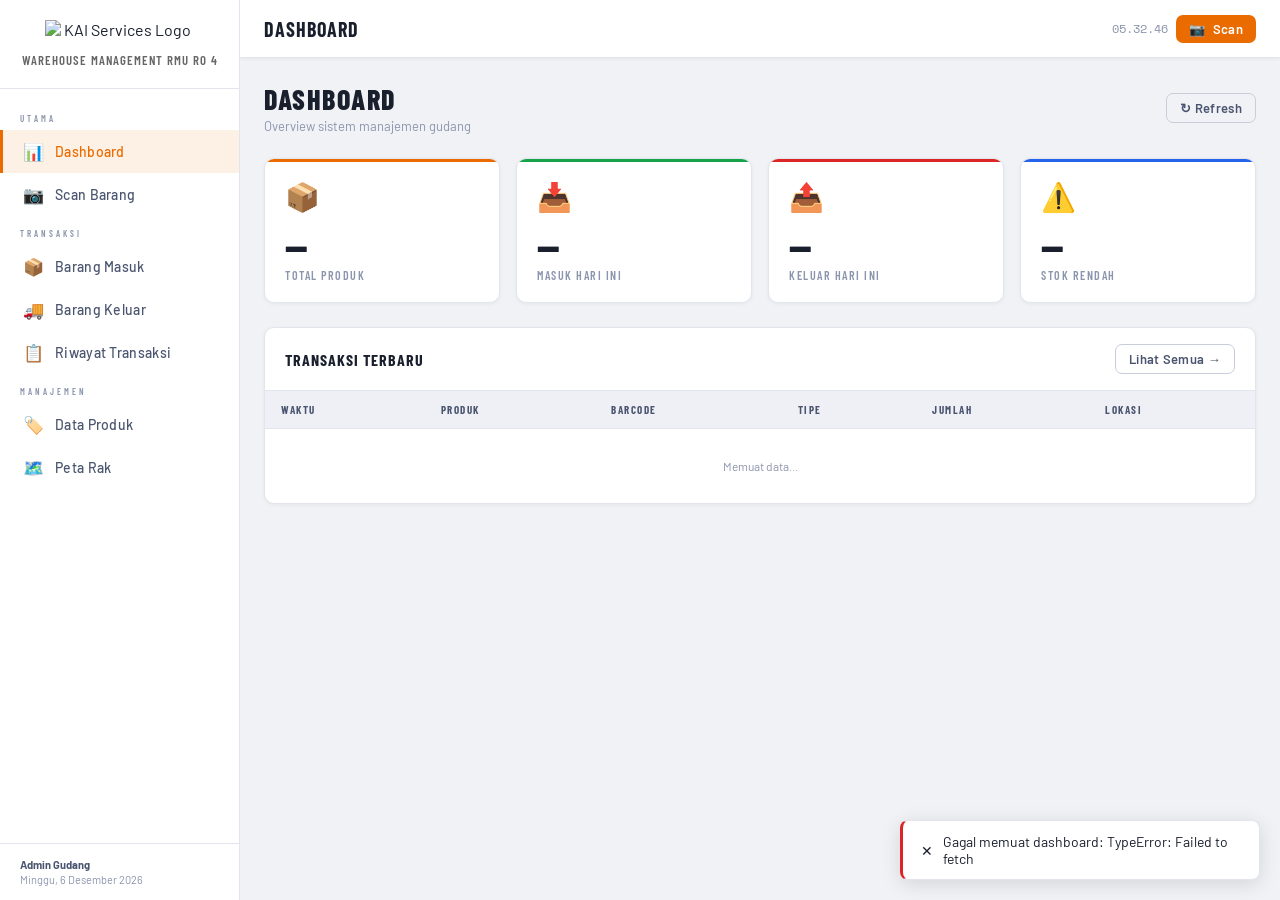
==== commit 8aa3cb65: "update import data master" ====
--- a/index.html
+++ b/index.html
@@ -3,7 +3,10 @@
   <head>
     <meta charset="UTF-8" />
     <meta name="viewport" content="width=device-width, initial-scale=1.0" />
-    <title>WMS RMU RO4 — Sistem Manajemen Gudang</title>
+    <title>WMS RMU RO4</title>
+
+    <link rel="icon" type="image/png" href="favicon.png" />
+    <link rel="apple-touch-icon" href="favicon.png" />
     <link rel="preconnect" href="https://fonts.googleapis.com" />
     <link
       href="https://fonts.googleapis.com/css2?family=Space+Mono:wght@400;700&family=Barlow+Condensed:wght@300;400;600;700;800&family=Barlow:wght@300;400;500;600&display=swap"
@@ -14,6 +17,8 @@
       src="https://unpkg.com/html5-qrcode"
       type="text/javascript"
     ></script>
+
+    <script src="https://cdnjs.cloudflare.com/ajax/libs/xlsx/0.18.5/xlsx.full.min.js"></script>
 
     <link rel="stylesheet" href="css/styles.css" />
 
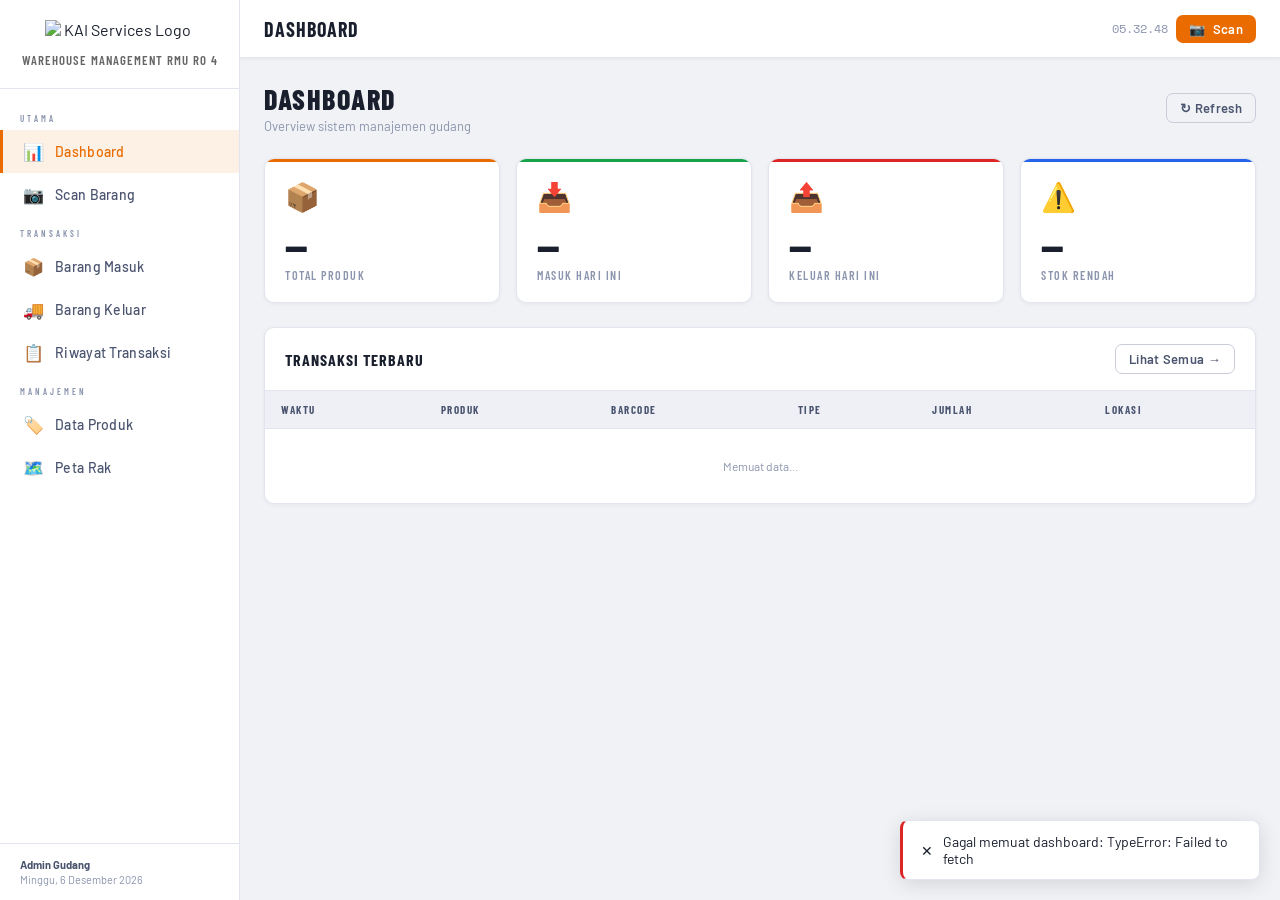
==== commit 68745978: "update scan" ====
--- a/index.html
+++ b/index.html
@@ -19,6 +19,7 @@
     ></script>
 
     <script src="https://cdnjs.cloudflare.com/ajax/libs/xlsx/0.18.5/xlsx.full.min.js"></script>
+    <script src="https://cdn.jsdelivr.net/npm/jsbarcode@3.11.5/dist/JsBarcode.all.min.js"></script>
 
     <link rel="stylesheet" href="css/styles.css" />
 
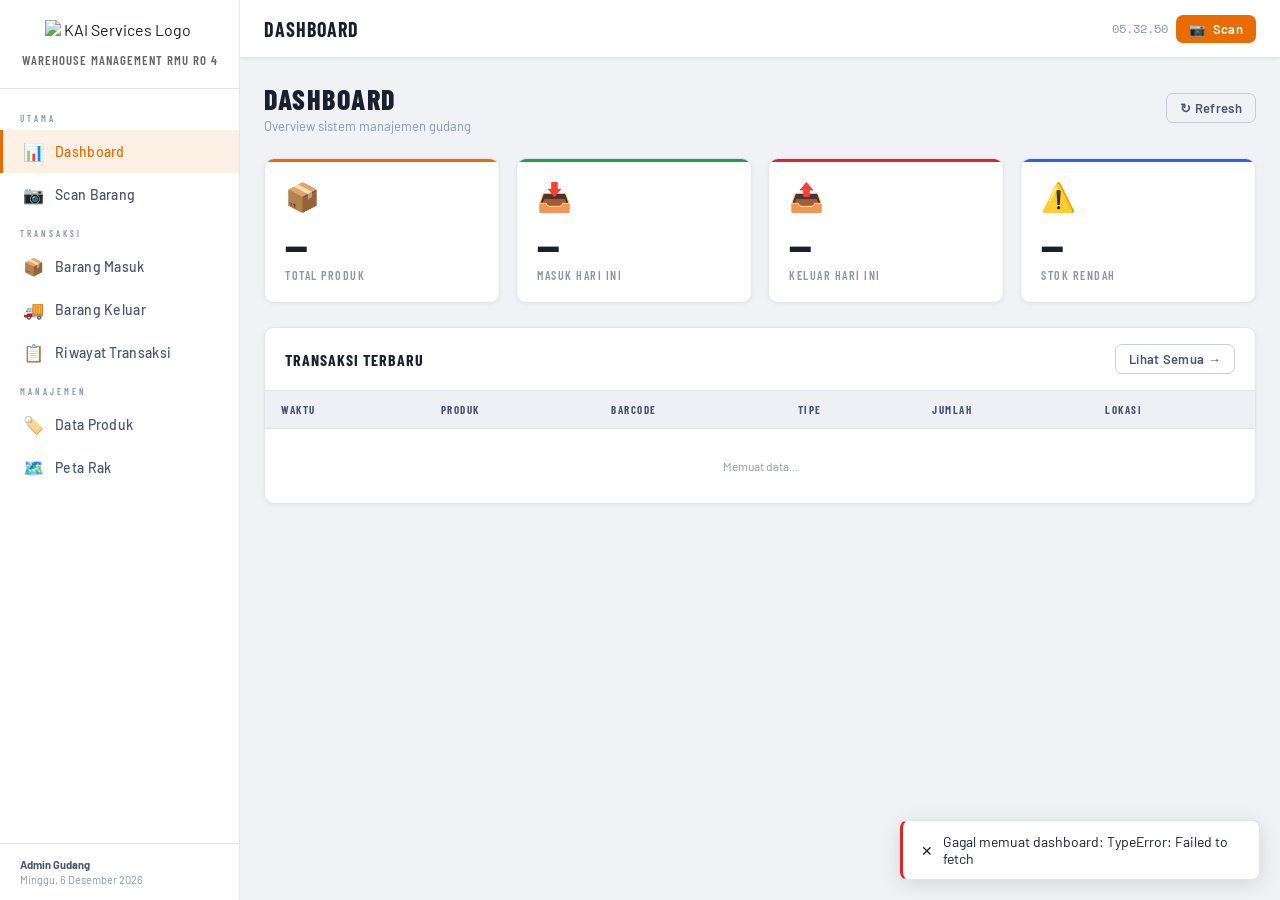
==== commit afa38835: "add logo for pwa" ====
--- a/index.html
+++ b/index.html
@@ -8,6 +8,13 @@
     <link rel="icon" type="image/png" href="favicon.png" />
     <link rel="apple-touch-icon" href="favicon.png" />
     <link rel="preconnect" href="https://fonts.googleapis.com" />
+
+    <meta name="mobile-web-app-capable" content="yes" />
+    <meta name="apple-mobile-web-app-capable" content="yes" />
+    <meta name="apple-mobile-web-app-status-bar-style" content="default" />
+    <meta name="theme-color" content="#f4f6f8" />
+
+    <link rel="manifest" href="manifest.json" />
     <link
       href="https://fonts.googleapis.com/css2?family=Space+Mono:wght@400;700&family=Barlow+Condensed:wght@300;400;600;700;800&family=Barlow:wght@300;400;500;600&display=swap"
       rel="stylesheet"
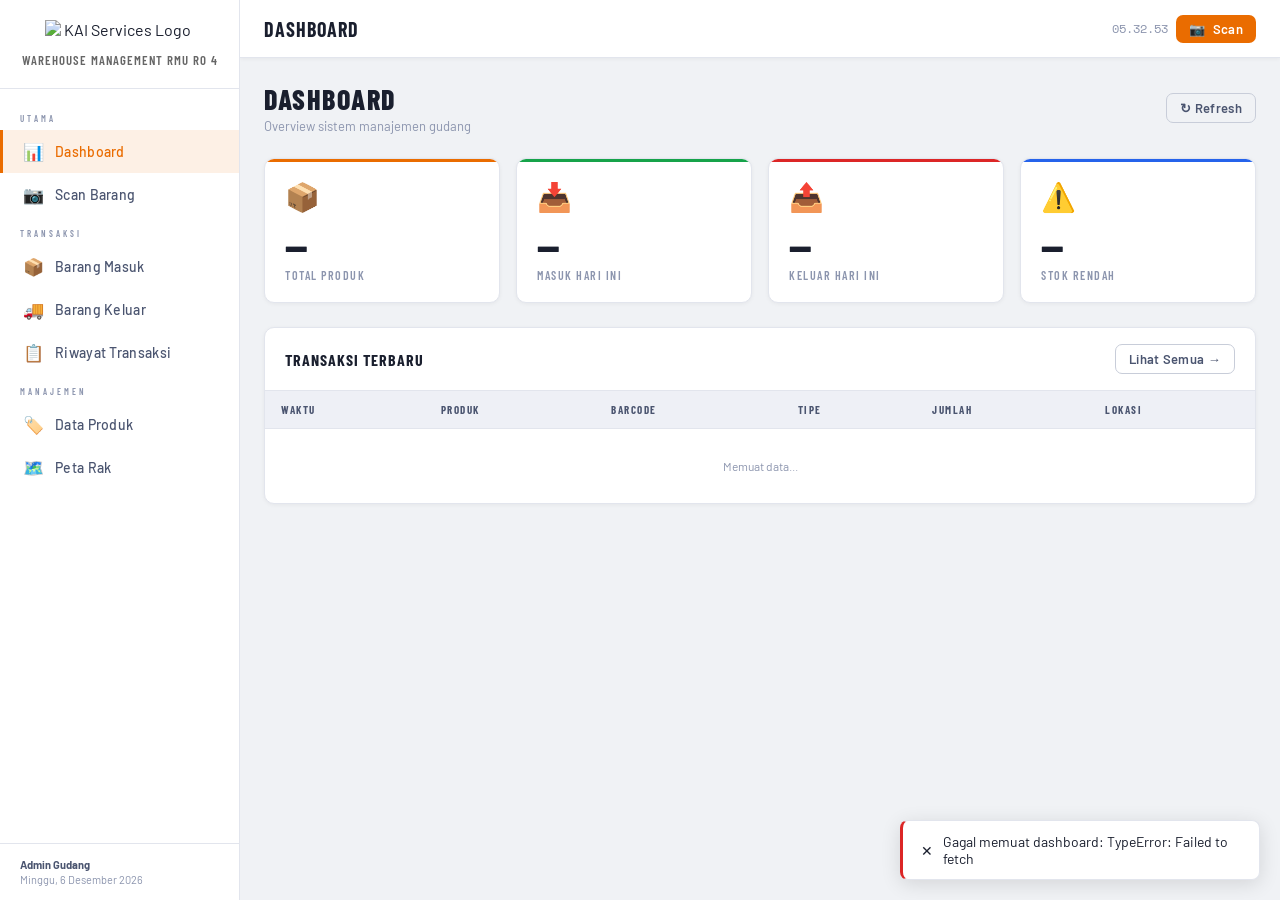
==== commit ffdf9d48: "add loading screen" ====
--- a/index.html
+++ b/index.html
@@ -201,5 +201,17 @@
         <span>QUICK SCAN</span>
       </button>
     </div>
+
+    <div id="ios-splash" style="position: fixed; top: 0; left: 0; width: 100%; height: 100%; background-color: #f4f6f8; z-index: 999999; display: flex; flex-direction: column; justify-content: center; align-items: center; transition: opacity 0.5s ease-out;">
+    
+    <img src="favicon.png" style="width: 150px; margin-bottom: 24px; border-radius: 20px;" alt="Logo Aplikasi">
+    
+    <div style="font-family: sans-serif; font-weight: 700; color: #1e293b; font-size: 16px; letter-spacing: 2px;">
+      WMS GUDANG
+    </div>
+    
+    <div style="margin-top: 20px; width: 30px; height: 30px; border: 3px solid rgba(0,0,0,0.1); border-top-color: #f59e0b; border-radius: 50%; animation: spin 1s linear infinite;"></div>
+    <style>@keyframes spin { 100% { transform: rotate(360deg); } }</style>
+  </div>
   </body>
 </html>
